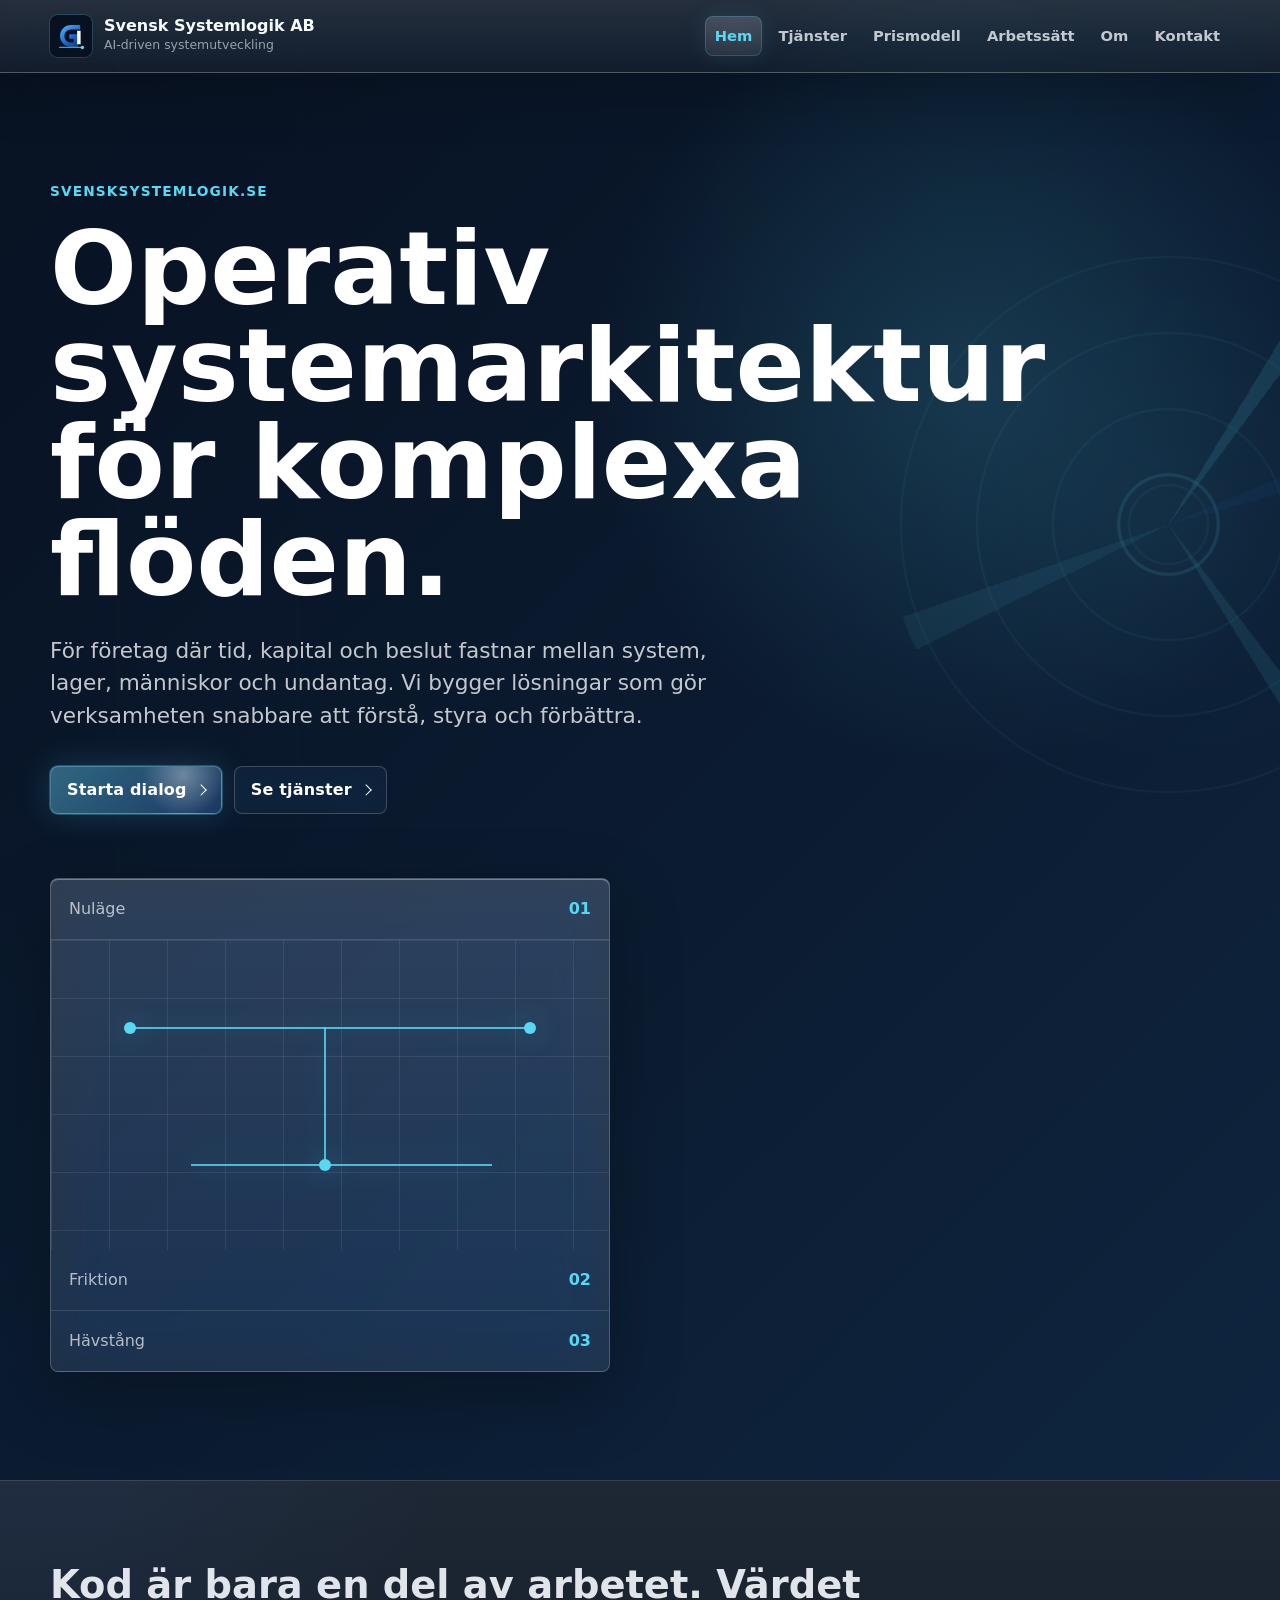
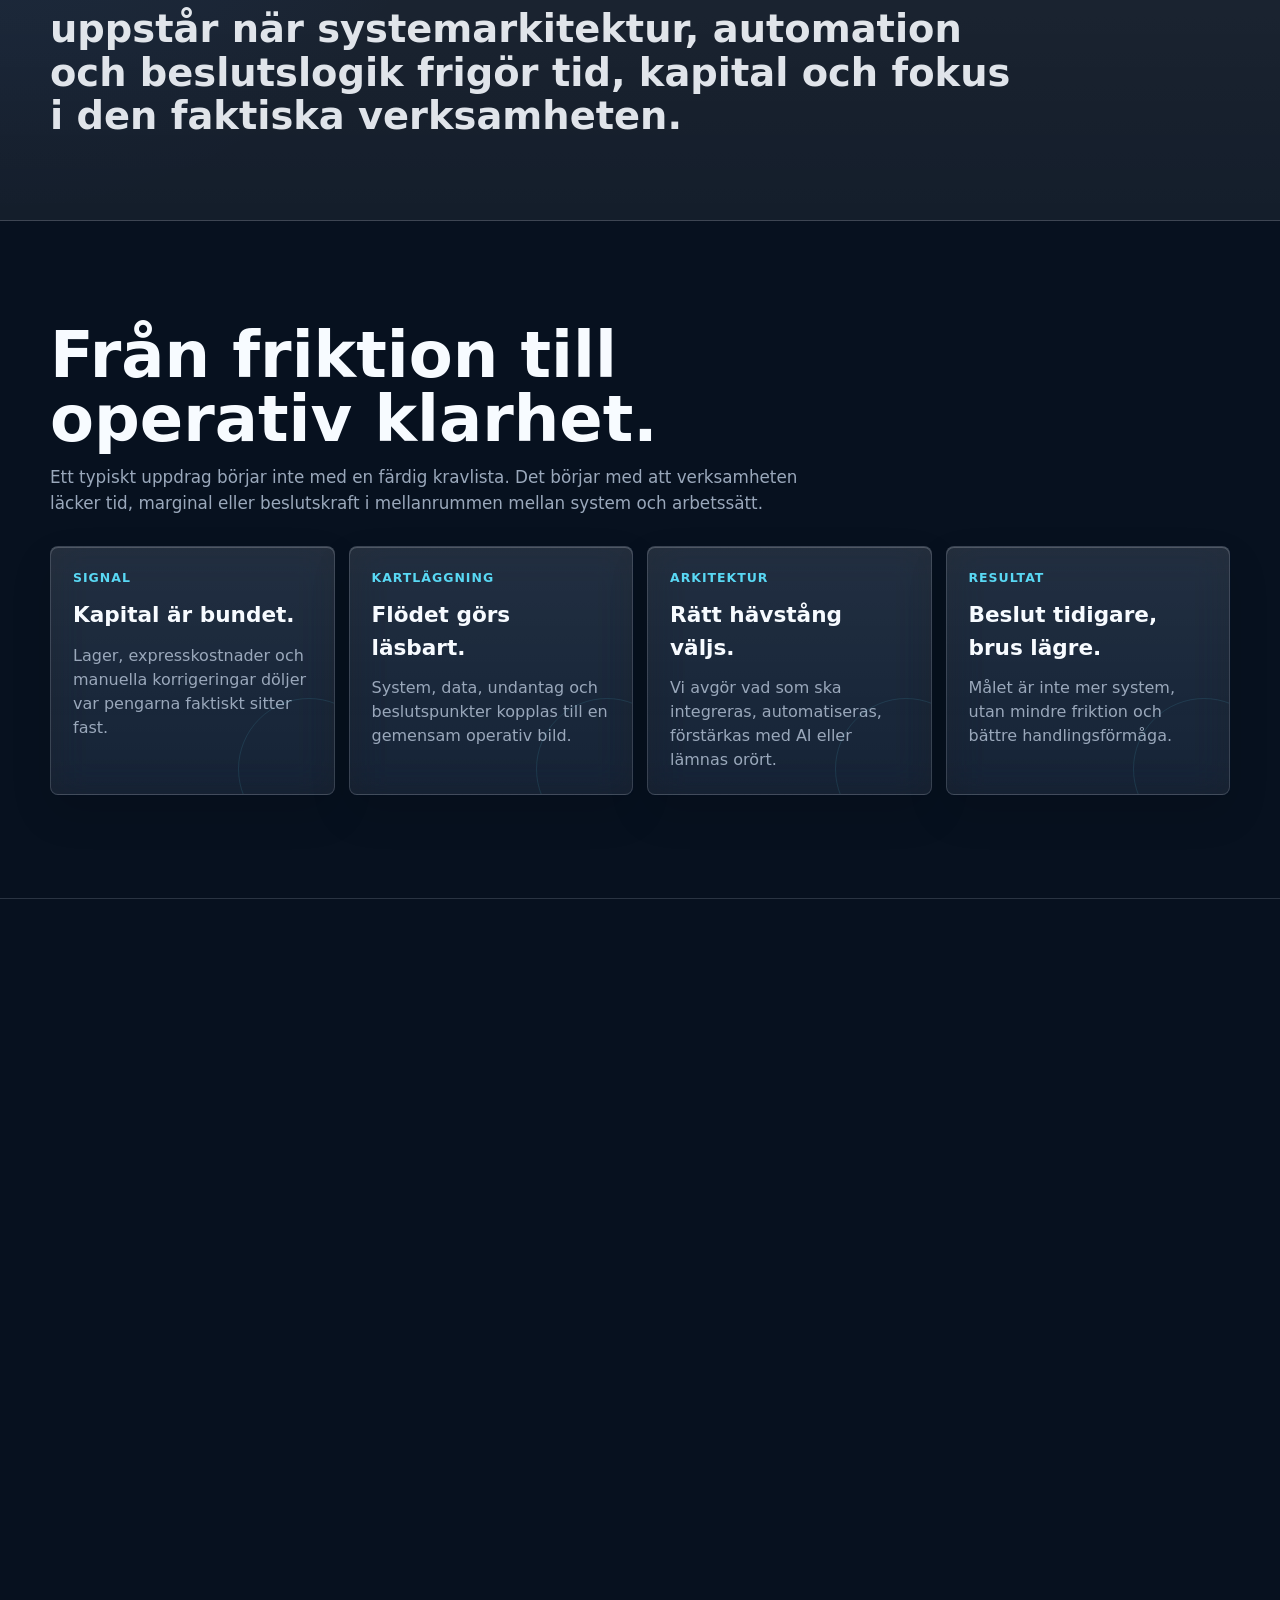
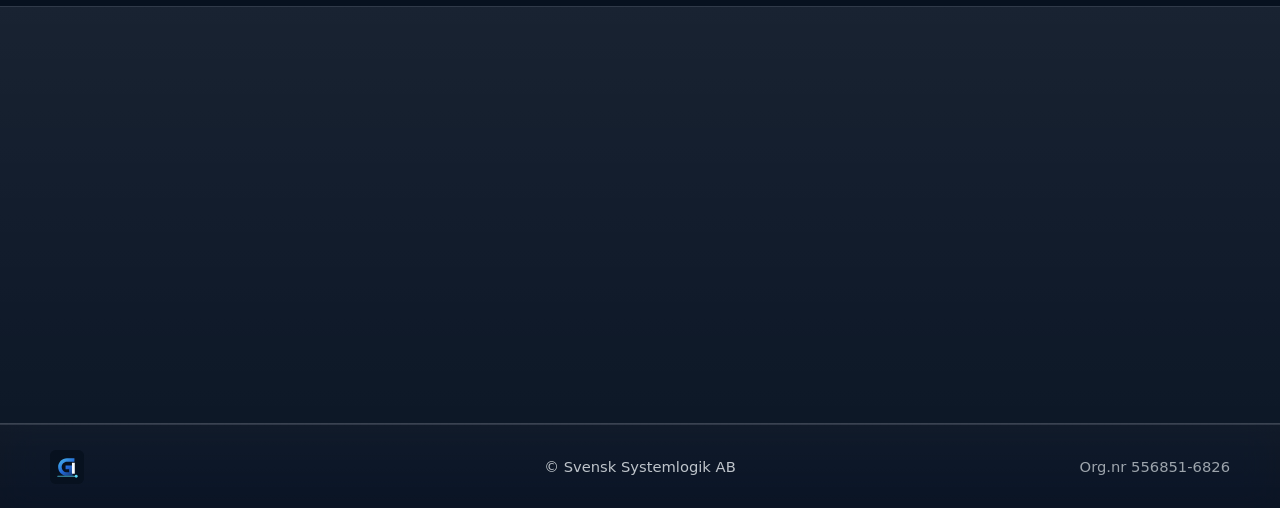
==== svensksystemlogik/index.html @ daf5c86c "Add Svensk Systemlogik preview site" ====
<!doctype html>
<html lang="sv">
  <head>
    <meta charset="utf-8" />
    <meta name="viewport" content="width=device-width, initial-scale=1" />
    <title>Svensk Systemlogik AB | Operativ systemarkitektur</title>
    <meta
      name="description"
      content="Svensk Systemlogik AB bygger operativ systemarkitektur för företag där tid, kapital och beslut fastnar i komplexa flöden."
    />
    <meta name="theme-color" content="#081323" />
    <link rel="canonical" href="https://svensksystemlogik.se/" />
    <meta property="og:title" content="Svensk Systemlogik AB" />
    <meta
      property="og:description"
      content="AI-driven systemutveckling, integrationer och automatisering för företag."
    />
    <meta property="og:url" content="https://svensksystemlogik.se/" />
    <meta property="og:type" content="website" />
    <link rel="icon" href="favicon.svg" type="image/svg+xml" />
    <link rel="manifest" href="site.webmanifest" />
    <link rel="stylesheet" href="styles.css" />
    <script type="application/ld+json">
      {
        "@context": "https://schema.org",
        "@type": "Organization",
        "name": "Svensk Systemlogik AB",
        "url": "https://svensksystemlogik.se",
        "email": "info@svensksystemlogik.se",
        "telephone": "+46701739894",
        "taxID": "556851-6826",
      "description": "Operativ systemarkitektur, integrationer och automatisering."
      }
    </script>
  </head>
  <body>
    <a class="skip-link" href="#main">Hoppa till innehåll</a>
    <header class="site-header">
      <a class="brand" href="index.html" aria-label="Svensk Systemlogik AB">
        <img class="brand-mark" src="brand-icon.svg" alt="" width="42" height="42" />
        <span class="brand-text">
          <strong>Svensk Systemlogik AB</strong>
          <small>AI-driven systemutveckling</small>
        </span>
      </a>
<nav class="nav desktop-nav" aria-label="Huvudnavigation">
        <a aria-current="page" href="index.html">Hem</a>
        <a href="tjanster.html">Tjänster</a>
        <a href="prismodell.html">Prismodell</a>
        <a href="arbetssatt.html">Arbetssätt</a>
        <a href="om.html">Om</a>
        <a href="kontakt.html">Kontakt</a>
      </nav>
      <button class="menu-button" type="button" popovertarget="mobile-menu" aria-label="Öppna meny">
        <span aria-hidden="true"></span>
        Meny
      </button>
      <nav class="menu-popover" id="mobile-menu" popover aria-label="Mobilnavigation">
        <a aria-current="page" href="index.html">Hem</a>
        <a href="tjanster.html">Tjänster</a>
        <a href="prismodell.html">Prismodell</a>
        <a href="arbetssatt.html">Arbetssätt</a>
        <a href="om.html">Om</a>
        <a href="kontakt.html">Kontakt</a>
      </nav>
    </header>

    <main id="main">
      <section class="hero">
        <div class="hero-copy">
          <p class="domain">svensksystemlogik.se</p>
          <h1>Operativ systemarkitektur för komplexa flöden.</h1>
          <p class="lead">
            För företag där tid, kapital och beslut fastnar mellan system,
            lager, människor och undantag. Vi bygger lösningar som gör
            verksamheten snabbare att förstå, styra och förbättra.
          </p>
          <div class="actions">
            <a class="button primary" href="kontakt.html">Starta dialog</a>
            <a class="button secondary" href="tjanster.html">Se tjänster</a>
          </div>
        </div>

        <aside class="signal-panel" aria-label="Systemöversikt">
          <div class="panel-row">
            <span>Nuläge</span>
            <strong>01</strong>
          </div>
          <div class="panel-map" aria-hidden="true">
            <span class="track t1"></span>
            <span class="track t2"></span>
            <span class="track t3"></span>
            <span class="dot d1"></span>
            <span class="dot d2"></span>
            <span class="dot d3"></span>
          </div>
          <div class="panel-row">
            <span>Friktion</span>
            <strong>02</strong>
          </div>
          <div class="panel-row muted">
            <span>Hävstång</span>
            <strong>03</strong>
          </div>
        </aside>
      </section>

      <section class="statement">
        <p>
          Kod är bara en del av arbetet. Värdet uppstår när systemarkitektur,
          automation och beslutslogik frigör tid, kapital och fokus i den
          faktiska verksamheten.
        </p>
      </section>

      <section class="section scenario-section">
        <div class="section-heading">
          <h2>Från friktion till operativ klarhet.</h2>
          <p>
            Ett typiskt uppdrag börjar inte med en färdig kravlista. Det börjar
            med att verksamheten läcker tid, marginal eller beslutskraft i
            mellanrummen mellan system och arbetssätt.
          </p>
        </div>
        <div class="scenario-flow" aria-label="Exempel på uppdragsflöde">
          <article>
            <span>Signal</span>
            <h3>Kapital är bundet.</h3>
            <p>Lager, expresskostnader och manuella korrigeringar döljer var pengarna faktiskt sitter fast.</p>
          </article>
          <article>
            <span>Kartläggning</span>
            <h3>Flödet görs läsbart.</h3>
            <p>System, data, undantag och beslutspunkter kopplas till en gemensam operativ bild.</p>
          </article>
          <article>
            <span>Arkitektur</span>
            <h3>Rätt hävstång väljs.</h3>
            <p>Vi avgör vad som ska integreras, automatiseras, förstärkas med AI eller lämnas orört.</p>
          </article>
          <article>
            <span>Resultat</span>
            <h3>Beslut tidigare, brus lägre.</h3>
            <p>Målet är inte mer system, utan mindre friktion och bättre handlingsförmåga.</p>
          </article>
        </div>
      </section>

      <section class="section">
        <div class="section-heading">
          <h2>När system blir operativ fördel.</h2>
          <p>
            Svensk Systemlogik AB bygger lösningar för verksamheter där
            precision, robusthet och förmåga att agera snabbare har direkt
            affärsvärde. Målet är inte att leverera fler system, utan bättre
            operativ förmåga inom tydliga juridiska, tekniska och
            säkerhetsmässiga ramar.
          </p>
        </div>
        <div class="feature-grid">
          <a class="feature-card" href="tjanster.html">
            <span>01</span>
            <h3>Tjänster</h3>
            <p>Arkitektur, integrationer, automatisering och AI-stöd där det ger operativ effekt.</p>
          </a>
          <a class="feature-card" href="prismodell.html">
            <span>02</span>
            <h3>Prismodell</h3>
            <p>Strategisk analys prissätts efter effekt, hävstång och riskreduktion.</p>
          </a>
          <a class="feature-card" href="arbetssatt.html">
            <span>03</span>
            <h3>Arbetssätt</h3>
            <p>Från nuläge och friktion till prioriterad arkitektur och genomförbar roadmap.</p>
          </a>
          <a class="feature-card" href="om.html">
            <span>04</span>
            <h3>Om bolaget</h3>
            <p>Seniort tekniskt arbete med ansvar för laglighet, säkerhet och långsiktig ägbarhet.</p>
          </a>
        </div>
      </section>

      <section class="contact-band">
        <div>
          <h2>Har ni ett flöde som kostar mer än det syns?</h2>
          <p>Beskriv nuläget, friktionen och den önskade effekten. Första steget är att avgöra var tekniken faktiskt kan skapa hävstång.</p>
        </div>
        <a class="button primary" href="kontakt.html">Kontakt</a>
      </section>
    </main>

    <footer class="footer">
      <a class="footer-icon" href="index.html" aria-label="Svensk Systemlogik AB">
        <img src="brand-icon.svg" alt="" width="34" height="34" />
      </a>
      <span class="footer-company">© Svensk Systemlogik AB</span>
      <span class="footer-org">Org.nr 556851-6826</span>
    </footer>
    <script src="analytics-config.js"></script>
    <script src="analytics.js" defer></script>
    <script src="cursor.js" defer></script>
  </body>
</html>
---- svensksystemlogik/styles.css ----
@view-transition {
  navigation: auto;
}

@property --glow-alpha {
  syntax: "<number>";
  inherits: false;
  initial-value: 0.16;
}

:root {
  color-scheme: dark;
  --ink: #f7fbff;
  --navy: #081323;
  --navy-2: #0e223a;
  --blue: #2268d8;
  --cyan: #59d8f4;
  --paper: #07111f;
  --white: #ffffff;
  --muted: #9aa8bb;
  --line: rgba(226, 235, 247, 0.16);
  --line-dark: rgba(255, 255, 255, 0.13);
  --radius: 8px;
  --glass: rgba(255, 255, 255, 0.07);
  --glass-line: rgba(255, 255, 255, 0.2);
  --glass-highlight: rgba(255, 255, 255, 0.34);
  --shadow: 0 24px 70px rgba(0, 0, 0, 0.26);
  --button-glow: 0 0 0 1px rgba(89, 216, 244, 0.28), 0 0 34px rgba(89, 216, 244, 0.18);
  --max: 1180px;
  accent-color: var(--blue);
}

* {
  box-sizing: border-box;
}

html {
  scroll-behavior: smooth;
}

body {
  margin: 0;
  background:
    radial-gradient(circle at 86% 8%, rgba(89, 216, 244, 0.11), transparent 26rem),
    radial-gradient(circle at 0% 36%, rgba(34, 104, 216, 0.12), transparent 30rem),
    var(--paper);
  color: var(--ink);
  font-family:
    Inter, ui-sans-serif, system-ui, -apple-system, BlinkMacSystemFont, "Segoe UI",
    sans-serif;
  line-height: 1.5;
}

body.has-cursor-trail {
  cursor: none;
}

body::before {
  position: fixed;
  inset: 0;
  z-index: -1;
  pointer-events: none;
  content: "";
  background:
    linear-gradient(90deg, transparent 0 9%, rgba(89, 216, 244, 0.055) 9.2%, transparent 9.5% 23%, rgba(89, 216, 244, 0.045) 23.2%, transparent 23.45%),
    linear-gradient(180deg, transparent 0 17%, rgba(89, 216, 244, 0.04) 17.15%, transparent 17.35% 62%, rgba(89, 216, 244, 0.035) 62.15%, transparent 62.35%),
    radial-gradient(circle at 72% 18%, rgba(89, 216, 244, 0.1), transparent 15rem);
  opacity: 0.78;
}

::selection {
  background: color-mix(in srgb, var(--cyan), transparent 68%);
}

a {
  color: inherit;
  text-decoration: none;
}

.skip-link {
  position: fixed;
  left: 18px;
  top: 12px;
  z-index: 100;
  transform: translateY(-140%);
  border-radius: var(--radius);
  background: var(--cyan);
  color: #03111e;
  padding: 10px 14px;
  font-weight: 800;
  transition: transform 160ms ease;
}

.skip-link:focus {
  transform: translateY(0);
}

.visually-hidden {
  position: absolute;
  width: 1px;
  height: 1px;
  overflow: hidden;
  clip: rect(0 0 0 0);
  white-space: nowrap;
  clip-path: inset(50%);
}

.site-header {
  position: sticky;
  top: 0;
  z-index: 20;
  display: flex;
  align-items: center;
  justify-content: space-between;
  gap: 22px;
  padding: 15px max(18px, calc((100vw - var(--max)) / 2));
  background:
    linear-gradient(180deg, rgba(255, 255, 255, 0.13), rgba(255, 255, 255, 0.055)),
    rgba(7, 17, 31, 0.56);
  border-bottom: 1px solid var(--glass-line);
  box-shadow: 0 18px 55px rgba(0, 0, 0, 0.18);
  backdrop-filter: blur(22px) saturate(155%);
  -webkit-backdrop-filter: blur(22px) saturate(155%);
  view-transition-name: site-header;
}

.brand {
  display: inline-flex;
  align-items: center;
  gap: 12px;
  min-width: 220px;
}

.brand-mark {
  width: 42px;
  height: 42px;
  flex: 0 0 42px;
  border-radius: var(--radius);
  box-shadow: 0 0 0 1px rgba(89, 216, 244, 0.18);
}

.brand-text strong,
.brand-text small {
  display: block;
}

.brand-text strong {
  line-height: 1.1;
}

.brand-text small {
  margin-top: 2px;
  color: rgba(247, 251, 255, 0.58);
  font-size: 0.78rem;
}

.nav,
.menu-popover {
  display: flex;
  flex-wrap: wrap;
  gap: 6px;
  color: rgba(247, 251, 255, 0.76);
  font-size: 0.92rem;
  font-weight: 680;
}

.desktop-nav {
  justify-content: flex-end;
}

.nav a,
.menu-popover a {
  border-radius: var(--radius);
  padding: 9px 10px;
}

.nav a:hover,
.nav a[aria-current="page"],
.menu-popover a:hover,
.menu-popover a[aria-current="page"] {
  background:
    linear-gradient(180deg, rgba(255, 255, 255, 0.16), rgba(255, 255, 255, 0.065));
  color: var(--cyan);
  box-shadow:
    inset 0 0 0 1px rgba(89, 216, 244, 0.22),
    0 0 22px rgba(89, 216, 244, 0.12);
  backdrop-filter: blur(14px) saturate(150%);
  -webkit-backdrop-filter: blur(14px) saturate(150%);
}

.menu-button {
  display: none;
  min-height: 42px;
  align-items: center;
  gap: 9px;
  border: 1px solid var(--line);
  border-radius: var(--radius);
  background:
    linear-gradient(180deg, rgba(255, 255, 255, 0.14), rgba(255, 255, 255, 0.06));
  color: var(--white);
  padding: 0 12px;
  font: inherit;
  font-weight: 780;
  box-shadow: 0 0 22px rgba(89, 216, 244, 0.08);
  backdrop-filter: blur(14px) saturate(150%);
  -webkit-backdrop-filter: blur(14px) saturate(150%);
}

.menu-button span,
.menu-button span::before,
.menu-button span::after {
  display: block;
  width: 17px;
  height: 2px;
  border-radius: 999px;
  background: currentColor;
}

.menu-button span {
  position: relative;
}

.menu-button span::before,
.menu-button span::after {
  content: "";
  position: absolute;
  left: 0;
}

.menu-button span::before {
  top: -6px;
}

.menu-button span::after {
  top: 6px;
}

.menu-popover {
  inset: 72px 18px auto auto;
  width: min(320px, calc(100vw - 36px));
  margin: 0;
  border: 1px solid var(--line);
  border-radius: var(--radius);
  background:
    linear-gradient(180deg, rgba(255, 255, 255, 0.14), rgba(255, 255, 255, 0.065)),
    rgba(7, 17, 31, 0.78);
  box-shadow: var(--shadow);
  padding: 10px;
  opacity: 0;
  transform: translateY(-8px);
  backdrop-filter: blur(24px) saturate(160%);
  -webkit-backdrop-filter: blur(24px) saturate(160%);
  transition:
    opacity 160ms ease,
    transform 160ms ease,
    overlay 160ms ease allow-discrete,
    display 160ms ease allow-discrete;
}

.menu-popover:not(:popover-open) {
  display: none;
}

.menu-popover:popover-open {
  display: grid;
  opacity: 1;
  transform: translateY(0);
}

.menu-popover::backdrop {
  background: color-mix(in srgb, var(--navy), transparent 72%);
  backdrop-filter: blur(2px);
}

.hero,
.page-hero,
.section,
.statement,
.contact-band,
.footer {
  padding-inline: max(18px, calc((100vw - var(--max)) / 2));
}

.hero {
  position: relative;
  display: grid;
  gap: clamp(28px, 5vw, 68px);
  grid-template-columns: 1fr;
  align-items: center;
  min-height: calc(100svh - 73px);
  padding-block: clamp(56px, 9vw, 108px);
  background:
    linear-gradient(120deg, rgba(89, 216, 244, 0.08) 1px, transparent 1px) right 12% top 10% / 340px 340px no-repeat,
    radial-gradient(circle at 76% 22%, rgb(89 216 244 / var(--glow-alpha)), transparent 24rem),
    linear-gradient(135deg, rgba(8, 19, 35, 0.96) 0%, rgba(12, 29, 51, 0.94) 58%, rgba(16, 39, 66, 0.92) 100%);
  color: var(--white);
  view-transition-name: hero;
  overflow: hidden;
}

.hero::before,
.page-hero::before,
.contact-band::before {
  position: absolute;
  z-index: 0;
  width: clamp(360px, 44vw, 680px);
  aspect-ratio: 1;
  content: "";
  border-radius: 50%;
  background:
    radial-gradient(circle, transparent 0 12%, rgba(89, 216, 244, 0.34) 12.2% 12.8%, transparent 13% 24%),
    conic-gradient(from 18deg, transparent 0 7%, rgba(89, 216, 244, 0.34) 7% 8.5%, transparent 8.5% 17%, rgba(34, 104, 216, 0.2) 17% 19%, transparent 19% 38%, rgba(89, 216, 244, 0.28) 38% 39.5%, transparent 39.5% 66%, rgba(89, 216, 244, 0.2) 66% 68%, transparent 68% 100%),
    repeating-radial-gradient(circle, transparent 0 38px, rgba(89, 216, 244, 0.16) 39px 40px, transparent 41px 76px),
    radial-gradient(circle, rgba(89, 216, 244, 0.1), transparent 68%);
  filter: blur(0.1px);
  opacity: 0.36;
  pointer-events: none;
  transform: rotate(-12deg);
}

.hero::before {
  right: max(-180px, calc((100vw - var(--max)) / 2 - 220px));
  top: clamp(70px, 14vw, 170px);
}

.hero > *,
.page-hero > *,
.contact-band > * {
  position: relative;
  z-index: 1;
}

.hero-copy {
  min-width: 0;
  max-width: 760px;
}

.domain {
  margin: 0 0 18px;
  color: var(--cyan);
  font-size: 0.86rem;
  font-weight: 760;
  letter-spacing: 0.08em;
  text-transform: uppercase;
}

h1,
h2,
h3,
p {
  margin: 0;
}

h1 {
  max-width: 13ch;
  font-size: clamp(2.85rem, 8vw, 6.4rem);
  line-height: 0.95;
  letter-spacing: 0;
}

.lead {
  max-width: 690px;
  margin-top: 26px;
  color: rgba(255, 255, 255, 0.76);
  font-size: clamp(1.12rem, 2vw, 1.35rem);
}

.actions {
  display: flex;
  flex-wrap: wrap;
  gap: 12px;
  margin-top: 34px;
}

.button {
  position: relative;
  display: inline-flex;
  min-height: 48px;
  align-items: center;
  justify-content: center;
  border-radius: var(--radius);
  padding: 0 16px;
  font-weight: 760;
  letter-spacing: 0.01em;
  overflow: hidden;
  isolation: isolate;
}

.button::after {
  width: 0.45em;
  height: 0.45em;
  margin-left: 10px;
  border-top: 1.5px solid currentColor;
  border-right: 1.5px solid currentColor;
  content: "";
  transform: rotate(45deg);
  transition: transform 180ms ease;
}

.button:hover::after {
  transform: translateX(2px) rotate(45deg);
}

.button.primary {
  border: 1px solid rgba(141, 234, 255, 0.34);
  background:
    radial-gradient(circle at 78% 18%, rgba(255, 255, 255, 0.34), transparent 30%),
    linear-gradient(135deg, rgba(89, 216, 244, 0.34), rgba(34, 104, 216, 0.2)),
    rgba(255, 255, 255, 0.09);
  color: var(--white);
  box-shadow: var(--button-glow);
  backdrop-filter: blur(18px) saturate(170%);
  -webkit-backdrop-filter: blur(18px) saturate(170%);
  transition:
    background 160ms ease,
    box-shadow 160ms ease,
    transform 160ms ease;
}

.button.primary:hover {
  background:
    radial-gradient(circle at 78% 18%, rgba(255, 255, 255, 0.42), transparent 32%),
    linear-gradient(135deg, rgba(89, 216, 244, 0.42), rgba(34, 104, 216, 0.28)),
    rgba(255, 255, 255, 0.12);
  box-shadow: 0 0 0 1px rgba(141, 234, 255, 0.42), 0 0 46px rgba(89, 216, 244, 0.34);
  transform: translateY(-1px);
}

.button.secondary {
  border: 1px solid rgba(255, 255, 255, 0.2);
  background: rgba(255, 255, 255, 0.035);
  color: var(--white);
  backdrop-filter: blur(14px) saturate(145%);
  -webkit-backdrop-filter: blur(14px) saturate(145%);
}

.button.secondary:hover {
  border-color: rgba(89, 216, 244, 0.5);
  box-shadow: 0 0 26px rgba(89, 216, 244, 0.14);
}

.signal-panel {
  width: min(100%, 480px);
  justify-self: start;
  overflow: hidden;
  border: 1px solid var(--glass-line);
  border-radius: var(--radius);
  background:
    linear-gradient(180deg, rgba(255, 255, 255, 0.13), rgba(255, 255, 255, 0.055)),
    rgba(255, 255, 255, 0.045);
  box-shadow:
    inset 0 1px 0 var(--glass-highlight),
    var(--shadow);
  backdrop-filter: blur(24px) saturate(165%);
  -webkit-backdrop-filter: blur(24px) saturate(165%);
  container-type: inline-size;
}

.panel-row {
  display: flex;
  align-items: center;
  justify-content: space-between;
  padding: 18px;
  border-bottom: 1px solid var(--line-dark);
}

.panel-row span {
  color: rgba(255, 255, 255, 0.68);
}

.panel-row strong {
  color: var(--cyan);
}

.panel-row.muted {
  border-bottom: 0;
}

.panel-map {
  position: relative;
  height: 310px;
  background:
    linear-gradient(rgba(255, 255, 255, 0.08) 1px, transparent 1px),
    linear-gradient(90deg, rgba(255, 255, 255, 0.08) 1px, transparent 1px);
  background-size: 58px 58px;
}

.track,
.dot {
  position: absolute;
  display: block;
  background: var(--cyan);
  box-shadow: 0 0 28px rgba(89, 216, 244, 0.42);
}

.track {
  height: 2px;
  opacity: 0.82;
}

.t1 {
  top: 28%;
  left: 14%;
  width: 72%;
}

.t2 {
  top: 28%;
  left: 49%;
  width: 2px;
  height: 45%;
}

.t3 {
  bottom: 27%;
  left: 25%;
  width: 54%;
}

.dot {
  width: 12px;
  height: 12px;
  border-radius: 50%;
}

.d1 {
  top: calc(28% - 5px);
  left: 13%;
}

.d2 {
  top: calc(28% - 5px);
  right: 13%;
}

.d3 {
  bottom: calc(27% - 5px);
  left: 48%;
}

.statement {
  padding-block: clamp(46px, 7vw, 82px);
  background:
    linear-gradient(180deg, rgba(255, 255, 255, 0.07), rgba(255, 255, 255, 0.032)),
    rgba(255, 255, 255, 0.025);
  border-block: 1px solid var(--line);
  content-visibility: auto;
  contain-intrinsic-size: auto 260px;
}

.statement p {
  max-width: 980px;
  color: rgba(247, 251, 255, 0.9);
  font-size: clamp(1.45rem, 3vw, 3rem);
  font-weight: 740;
  line-height: 1.14;
}

.section {
  padding-block: clamp(58px, 8vw, 104px);
  container-type: inline-size;
  content-visibility: auto;
  contain-intrinsic-size: auto 640px;
}

.section-heading {
  display: grid;
  gap: 14px;
  max-width: 760px;
  margin-bottom: 30px;
}

h2 {
  font-size: clamp(2rem, 5vw, 4.5rem);
  line-height: 1;
  letter-spacing: 0;
}

.section-heading p,
.page-hero p,
.split-copy p,
.feature-card p,
.text-block p,
.legal p,
.legal li {
  color: var(--muted);
  font-size: 1.05rem;
}

.feature-grid {
  display: grid;
  gap: 14px;
}

.scenario-section {
  border-bottom: 1px solid var(--line);
}

.scenario-flow {
  display: grid;
  gap: 14px;
}

.scenario-flow article {
  position: relative;
  display: grid;
  gap: 12px;
  min-height: 230px;
  align-content: start;
  border: 1px solid var(--line);
  border-radius: var(--radius);
  background:
    linear-gradient(180deg, rgba(255, 255, 255, 0.095), rgba(255, 255, 255, 0.04)),
    rgba(255, 255, 255, 0.035);
  box-shadow:
    inset 0 1px 0 rgba(255, 255, 255, 0.2),
    0 18px 42px rgba(0, 0, 0, 0.12);
  overflow: hidden;
  padding: 22px;
  backdrop-filter: blur(18px) saturate(150%);
  -webkit-backdrop-filter: blur(18px) saturate(150%);
}

.scenario-flow article::after {
  position: absolute;
  right: -46px;
  bottom: -46px;
  width: 140px;
  aspect-ratio: 1;
  border: 1px solid rgba(89, 216, 244, 0.2);
  border-radius: 50%;
  content: "";
  opacity: 0.56;
}

.scenario-flow span {
  color: var(--cyan);
  font-size: 0.78rem;
  font-weight: 820;
  letter-spacing: 0.08em;
  text-transform: uppercase;
}

.scenario-flow h3 {
  font-size: 1.35rem;
}

.scenario-flow p {
  color: var(--muted);
}

.feature-card {
  display: grid;
  gap: 14px;
  min-height: 230px;
  align-content: start;
  border: 1px solid var(--line);
  border-radius: var(--radius);
  padding: 22px;
  background:
    linear-gradient(180deg, rgba(255, 255, 255, 0.1), rgba(255, 255, 255, 0.045)),
    rgba(255, 255, 255, 0.04);
  box-shadow:
    inset 0 1px 0 rgba(255, 255, 255, 0.22),
    0 18px 46px rgba(0, 0, 0, 0.12);
  backdrop-filter: blur(18px) saturate(150%);
  -webkit-backdrop-filter: blur(18px) saturate(150%);
  transition:
    border-color 180ms ease,
    box-shadow 180ms ease,
    transform 180ms ease;
}

.feature-card:hover {
  border-color: rgba(89, 216, 244, 0.34);
  box-shadow:
    inset 0 1px 0 rgba(255, 255, 255, 0.28),
    0 22px 60px rgba(0, 0, 0, 0.18),
    0 0 34px rgba(89, 216, 244, 0.12);
  transform: translateY(-2px);
}

.feature-card span,
.list-row span {
  color: var(--cyan);
  font-size: 0.84rem;
  font-weight: 830;
}

.feature-card h3 {
  font-size: 1.35rem;
}

.contact-band {
  position: relative;
  display: grid;
  gap: 24px;
  align-items: center;
  padding-block: clamp(46px, 7vw, 82px);
  background:
    linear-gradient(180deg, rgba(255, 255, 255, 0.075), rgba(255, 255, 255, 0.028)),
    rgba(8, 19, 35, 0.72);
  border-block: 1px solid var(--line);
  color: var(--white);
  content-visibility: auto;
  contain-intrinsic-size: auto 260px;
  overflow: hidden;
}

.contact-band::before {
  right: max(-220px, calc((100vw - var(--max)) / 2 - 260px));
  top: 50%;
  transform: translateY(-50%) rotate(10deg);
  opacity: 0.24;
}

.contact-band p {
  max-width: 620px;
  margin-top: 12px;
  color: rgba(255, 255, 255, 0.68);
}

.page-hero {
  position: relative;
  padding-block: clamp(54px, 8vw, 94px);
  background:
    radial-gradient(circle at 80% 0%, rgba(89, 216, 244, 0.18), transparent 24rem),
    linear-gradient(180deg, rgba(255, 255, 255, 0.065), rgba(255, 255, 255, 0.025)),
    rgba(8, 19, 35, 0.82);
  color: var(--white);
  overflow: hidden;
}

.page-hero::before {
  right: max(-190px, calc((100vw - var(--max)) / 2 - 230px));
  top: 50%;
  transform: translateY(-50%) rotate(-8deg);
  opacity: 0.28;
}

.page-hero h1 {
  max-width: 12ch;
  font-size: clamp(2.8rem, 8vw, 6rem);
}

.page-hero p {
  max-width: 720px;
  margin-top: 22px;
  color: rgba(255, 255, 255, 0.72);
}

.list {
  display: grid;
  border-top: 1px solid var(--line);
}

.list-row {
  display: grid;
  gap: 10px;
  padding: 24px 0;
  border-bottom: 1px solid var(--line);
}

.list-row h2,
.list-row h3 {
  font-size: clamp(1.35rem, 3vw, 2.2rem);
}

.list-row p {
  color: var(--muted);
}

.split {
  display: grid;
  gap: 34px;
}

.split-copy {
  display: grid;
  gap: 18px;
}

.text-block {
  display: grid;
  gap: 18px;
  max-width: 780px;
}

.contact-list {
  display: grid;
  gap: 10px;
  margin-top: 28px;
  font-style: normal;
}

.contact-list a {
  display: grid;
  gap: 3px;
  overflow-wrap: anywhere;
  border-top: 1px solid rgba(255, 255, 255, 0.12);
  color: rgba(247, 251, 255, 0.72);
  font-size: clamp(0.98rem, 1.4vw, 1.1rem);
  font-weight: 650;
  padding-top: 12px;
}

.contact-list a:hover {
  color: rgba(247, 251, 255, 0.92);
}

.contact-list span {
  color: rgba(247, 251, 255, 0.42);
  font-size: 0.78rem;
  font-weight: 780;
  letter-spacing: 0.08em;
  text-transform: uppercase;
}

.contact-layout {
  display: grid;
  gap: 34px;
}

.contact-aside {
  position: relative;
  align-content: start;
  min-height: 620px;
  overflow: hidden;
}

.contact-aside::after {
  position: absolute;
  left: 42%;
  top: 44%;
  z-index: -1;
  width: clamp(300px, 38vw, 560px);
  aspect-ratio: 1;
  content: "";
  border-radius: 50%;
  background:
    radial-gradient(circle, transparent 0 13%, rgba(89, 216, 244, 0.18) 13.2% 13.8%, transparent 14% 26%),
    conic-gradient(from 24deg, transparent 0 10%, rgba(89, 216, 244, 0.18) 10% 11.5%, transparent 11.5% 32%, rgba(89, 216, 244, 0.12) 32% 34%, transparent 34% 68%, rgba(89, 216, 244, 0.14) 68% 69%, transparent 69% 100%),
    repeating-radial-gradient(circle, transparent 0 42px, rgba(89, 216, 244, 0.09) 43px 44px, transparent 45px 82px);
  opacity: 0.42;
  transform: translate(-50%, -50%) rotate(-10deg);
  pointer-events: none;
}

.contact-form {
  display: grid;
  gap: 18px;
  border: 1px solid rgba(89, 216, 244, 0.24);
  border-radius: var(--radius);
  background:
    radial-gradient(circle at 86% 0%, rgba(89, 216, 244, 0.16), transparent 30%),
    linear-gradient(180deg, rgba(255, 255, 255, 0.12), rgba(255, 255, 255, 0.052)),
    rgba(255, 255, 255, 0.045);
  box-shadow:
    inset 0 1px 0 rgba(255, 255, 255, 0.24),
    var(--shadow);
  padding: clamp(22px, 4vw, 34px);
  backdrop-filter: blur(24px) saturate(165%);
  -webkit-backdrop-filter: blur(24px) saturate(165%);
}

.form-grid {
  display: grid;
  gap: 14px;
}

.contact-form label {
  display: grid;
  gap: 8px;
}

.contact-form label > span {
  color: rgba(247, 251, 255, 0.72);
  font-size: 0.9rem;
  font-weight: 720;
}

.contact-form input,
.contact-form textarea,
.contact-form select {
  width: 100%;
  border: 1px solid rgba(255, 255, 255, 0.16);
  border-radius: var(--radius);
  background: rgba(7, 17, 31, 0.42);
  color: var(--white);
  font: inherit;
  padding: 13px 14px;
  outline: none;
  transition:
    border-color 160ms ease,
    box-shadow 160ms ease,
    background 160ms ease;
}

.contact-form textarea {
  resize: vertical;
  min-height: 160px;
}

.contact-form input:focus,
.contact-form textarea:focus,
.contact-form select:focus {
  border-color: rgba(89, 216, 244, 0.62);
  background: rgba(7, 17, 31, 0.58);
  box-shadow: 0 0 0 3px rgba(89, 216, 244, 0.14);
}

.contact-form input::placeholder,
.contact-form textarea::placeholder {
  color: rgba(247, 251, 255, 0.42);
}

.checkbox-label {
  grid-template-columns: auto 1fr;
  align-items: start;
  gap: 12px;
}

.checkbox-label input {
  width: 18px;
  height: 18px;
  margin-top: 3px;
}

.checkbox-label span {
  color: rgba(247, 251, 255, 0.68);
}

.form-note {
  color: var(--muted);
  font-size: 0.94rem;
}

.form-status {
  min-height: 1.4em;
  color: rgba(247, 251, 255, 0.72);
  font-size: 0.94rem;
}

.form-status[data-state="success"] {
  color: var(--cyan);
}

.form-status[data-state="error"] {
  color: #ff9a9a;
}

.contact-form button:disabled {
  cursor: progress;
  opacity: 0.68;
}

.pricing-card {
  display: grid;
  gap: 18px;
  align-content: start;
  border: 1px solid rgba(89, 216, 244, 0.3);
  border-radius: var(--radius);
  background:
    radial-gradient(circle at 82% 12%, rgba(89, 216, 244, 0.18), transparent 34%),
    linear-gradient(180deg, rgba(255, 255, 255, 0.12), rgba(255, 255, 255, 0.052)),
    rgba(255, 255, 255, 0.045);
  box-shadow:
    inset 0 1px 0 rgba(255, 255, 255, 0.24),
    var(--shadow);
  backdrop-filter: blur(24px) saturate(165%);
  -webkit-backdrop-filter: blur(24px) saturate(165%);
  padding: clamp(24px, 4vw, 38px);
}

.pricing-label {
  color: var(--cyan);
  font-size: 0.84rem;
  font-weight: 820;
  letter-spacing: 0.1em;
  text-transform: uppercase;
}

.pricing-card h2 {
  font-size: clamp(2rem, 4vw, 3.4rem);
}

.pricing-card p:not(.pricing-label) {
  color: rgba(247, 251, 255, 0.7);
}

.price {
  border-top: 1px solid var(--line);
  padding-top: 20px;
  color: var(--white);
  font-size: clamp(1.9rem, 4.5vw, 3.5rem);
  font-weight: 820;
  line-height: 1;
  letter-spacing: 0;
}

.pricing-meta {
  display: grid;
  gap: 10px;
  margin: 0;
  padding: 0;
  list-style: none;
}

.pricing-meta li {
  border-top: 1px solid rgba(255, 255, 255, 0.12);
  color: rgba(247, 251, 255, 0.72);
  padding-top: 10px;
}

.upload-note {
  display: grid;
  gap: 18px;
  max-width: 880px;
  border: 1px solid var(--line);
  border-radius: var(--radius);
  background:
    linear-gradient(135deg, color-mix(in srgb, var(--cyan), transparent 90%), transparent 48%),
    linear-gradient(180deg, rgba(255, 255, 255, 0.1), rgba(255, 255, 255, 0.045)),
    rgba(255, 255, 255, 0.04);
  backdrop-filter: blur(18px) saturate(150%);
  -webkit-backdrop-filter: blur(18px) saturate(150%);
  padding: clamp(22px, 4vw, 34px);
}

.upload-note h2 {
  margin-bottom: 14px;
  font-size: clamp(1.8rem, 4vw, 3.2rem);
}

.upload-note p {
  color: var(--muted);
}

.legal {
  display: grid;
  gap: 22px;
  max-width: 840px;
}

.legal ul {
  margin: 0;
  padding-left: 1.2rem;
}

.faq {
  display: grid;
  gap: 10px;
  margin-top: 32px;
}

.faq details {
  border: 1px solid var(--line);
  border-radius: var(--radius);
  background:
    linear-gradient(180deg, rgba(255, 255, 255, 0.095), rgba(255, 255, 255, 0.04)),
    rgba(255, 255, 255, 0.04);
  padding: 16px 18px;
  backdrop-filter: blur(16px) saturate(150%);
  -webkit-backdrop-filter: blur(16px) saturate(150%);
}

.faq summary {
  cursor: pointer;
  font-weight: 790;
}

.faq details p {
  margin-top: 10px;
  color: var(--muted);
}

@container (max-width: 420px) {
  .panel-row {
    padding: 15px;
  }

  .panel-map {
    height: 230px;
  }
}

.footer {
  position: relative;
  display: grid;
  grid-template-columns: 1fr auto 1fr;
  align-items: center;
  gap: 18px;
  min-height: 84px;
  padding-block: 24px;
  border-top: 1px solid var(--line);
  background:
    linear-gradient(180deg, rgba(255, 255, 255, 0.045), rgba(255, 255, 255, 0.018)),
    rgba(7, 17, 31, 0.58);
  color: rgba(247, 251, 255, 0.62);
  font-size: 0.92rem;
  backdrop-filter: blur(18px) saturate(140%);
  -webkit-backdrop-filter: blur(18px) saturate(140%);
}

.footer-icon {
  display: inline-flex;
  width: 34px;
  height: 34px;
  justify-self: start;
}

.footer-icon img {
  display: block;
  width: 34px;
  height: 34px;
}

.footer-company {
  position: absolute;
  left: 50%;
  justify-self: center;
  color: rgba(247, 251, 255, 0.76);
  text-align: center;
  transform: translateX(-50%);
  white-space: nowrap;
}

.footer-org {
  grid-column: 3;
  justify-self: end;
}

.cursor-trail {
  position: fixed;
  left: 0;
  top: 0;
  z-index: 999;
  width: 30px;
  height: 30px;
  border: 1px solid rgba(89, 216, 244, 0.38);
  border-radius: 50%;
  background:
    radial-gradient(circle, rgba(89, 216, 244, 0.22), rgba(89, 216, 244, 0.05) 48%, transparent 70%);
  box-shadow: 0 0 28px rgba(89, 216, 244, 0.2);
  opacity: 0;
  pointer-events: none;
  transform: translate3d(-50px, -50px, 0);
  transition:
    opacity 180ms ease,
    width 180ms ease,
    height 180ms ease,
    border-color 180ms ease;
}

.cursor-trail.is-visible {
  opacity: 1;
}

.cursor-trail.is-active {
  width: 46px;
  height: 46px;
  border-color: rgba(89, 216, 244, 0.62);
  background:
    radial-gradient(circle, rgba(89, 216, 244, 0.28), rgba(89, 216, 244, 0.08) 48%, transparent 72%);
}

@media (min-width: 760px) {
  .signal-panel {
    width: min(100%, 560px);
  }

  .feature-grid,
  .scenario-flow {
    grid-template-columns: repeat(4, minmax(0, 1fr));
  }

  .contact-band,
  .split,
  .contact-layout {
    grid-template-columns: minmax(0, 0.95fr) minmax(300px, 0.65fr);
  }

  .form-grid {
    grid-template-columns: repeat(2, minmax(0, 1fr));
  }

  .contact-band .button {
    justify-self: end;
  }

  .list-row {
    grid-template-columns: 78px minmax(220px, 0.55fr) minmax(280px, 1fr);
    align-items: baseline;
    gap: 26px;
  }

  .split .list-row {
    grid-template-columns: 52px minmax(0, 1fr);
  }

  .split .list-row p {
    grid-column: 2;
  }
}

@media (min-width: 1500px) {
  .hero {
    grid-template-columns: minmax(0, 0.96fr) minmax(380px, 0.54fr);
  }

  .hero h1 {
    max-width: 10.7ch;
    font-size: clamp(4rem, 5.7vw, 6.2rem);
  }

  .hero-copy {
    max-width: 820px;
  }

  .signal-panel {
    width: min(100%, 460px);
    justify-self: end;
  }
}

@media (max-width: 759px) {
  .site-header {
    align-items: center;
  }

  .brand {
    min-width: 0;
  }

  .desktop-nav {
    display: none;
  }

  .menu-button {
    display: inline-flex;
  }

  .hero {
    min-height: auto;
    padding-top: 54px;
  }

  .button {
    width: 100%;
  }

  .panel-map {
    height: 250px;
  }
}

@media (max-width: 560px) {
  .footer {
    grid-template-columns: 34px 1fr;
  }

  .footer-company {
    justify-self: start;
  }

  .footer-org {
    grid-column: 2;
    justify-self: start;
  }
}

@media (prefers-reduced-motion: reduce) {
  *,
  *::before,
  *::after {
    scroll-behavior: auto !important;
    transition-duration: 0.01ms !important;
    animation-duration: 0.01ms !important;
    animation-iteration-count: 1 !important;
  }
}
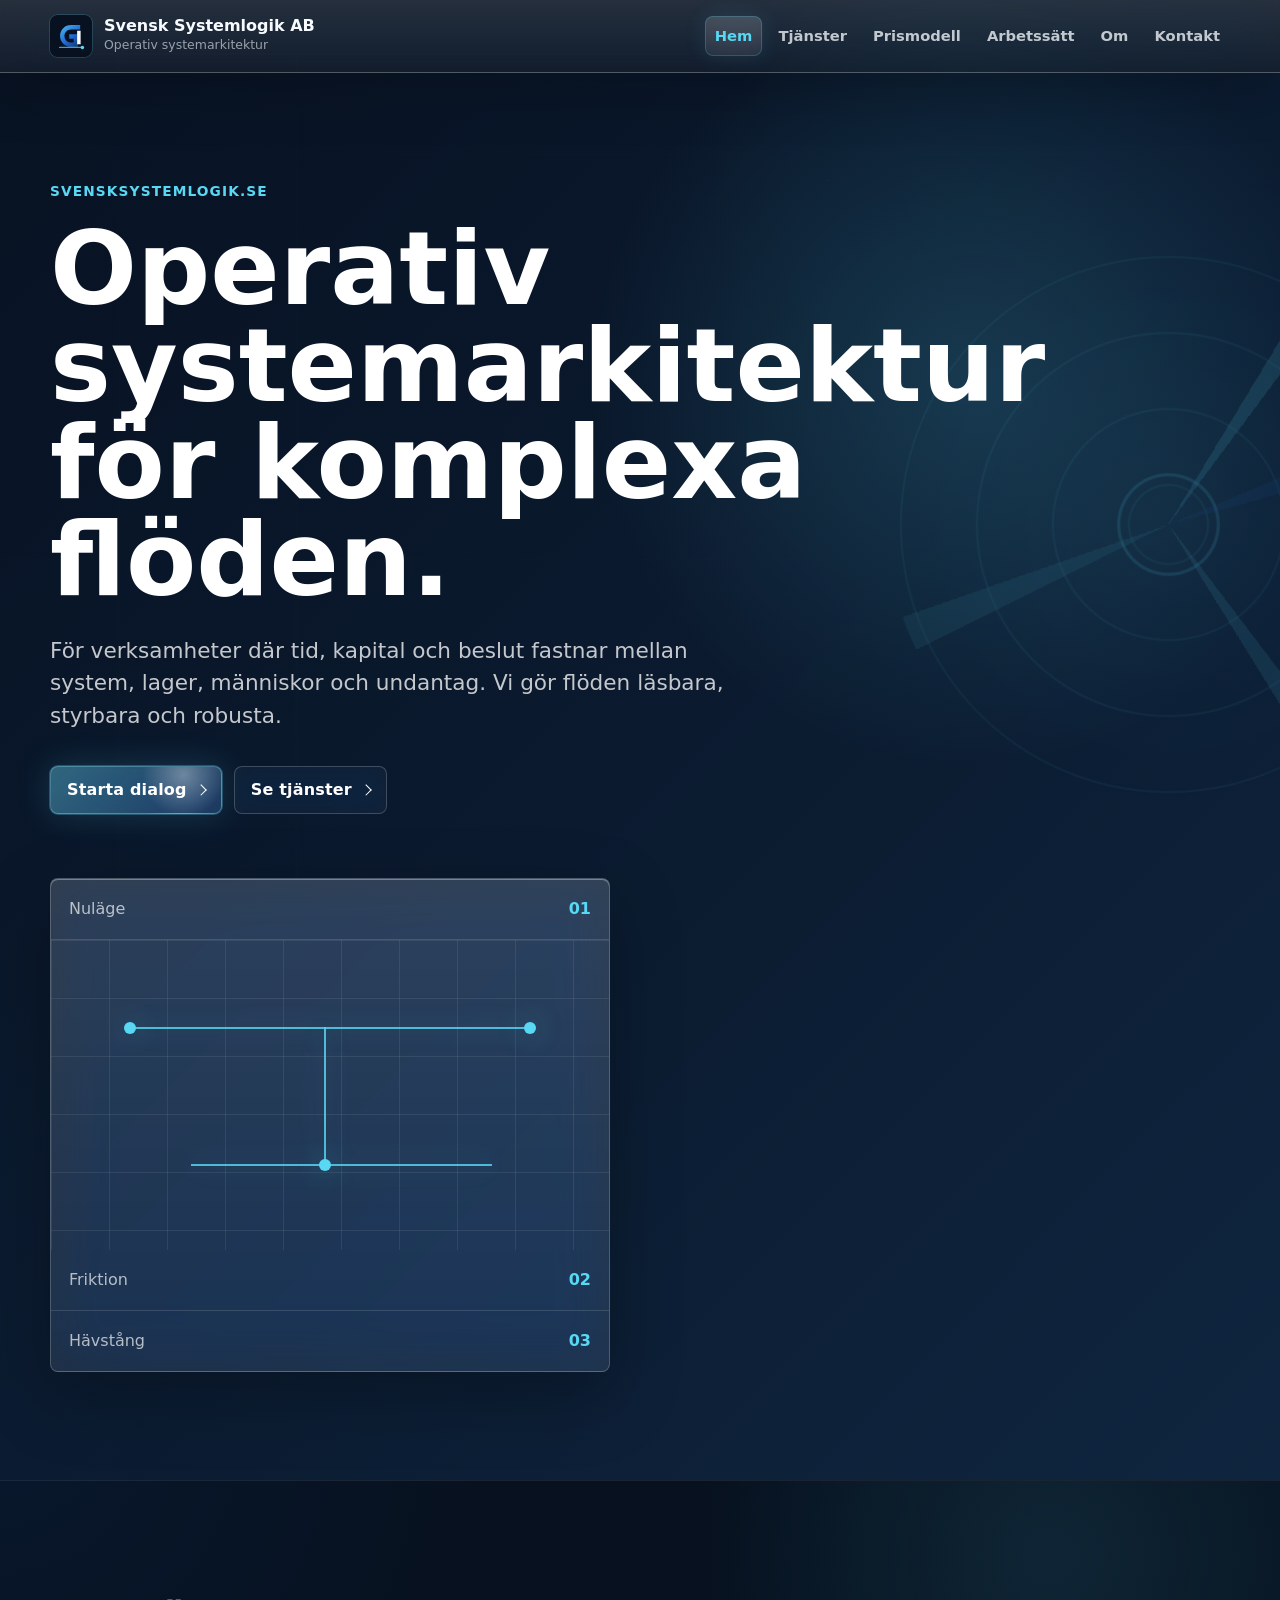
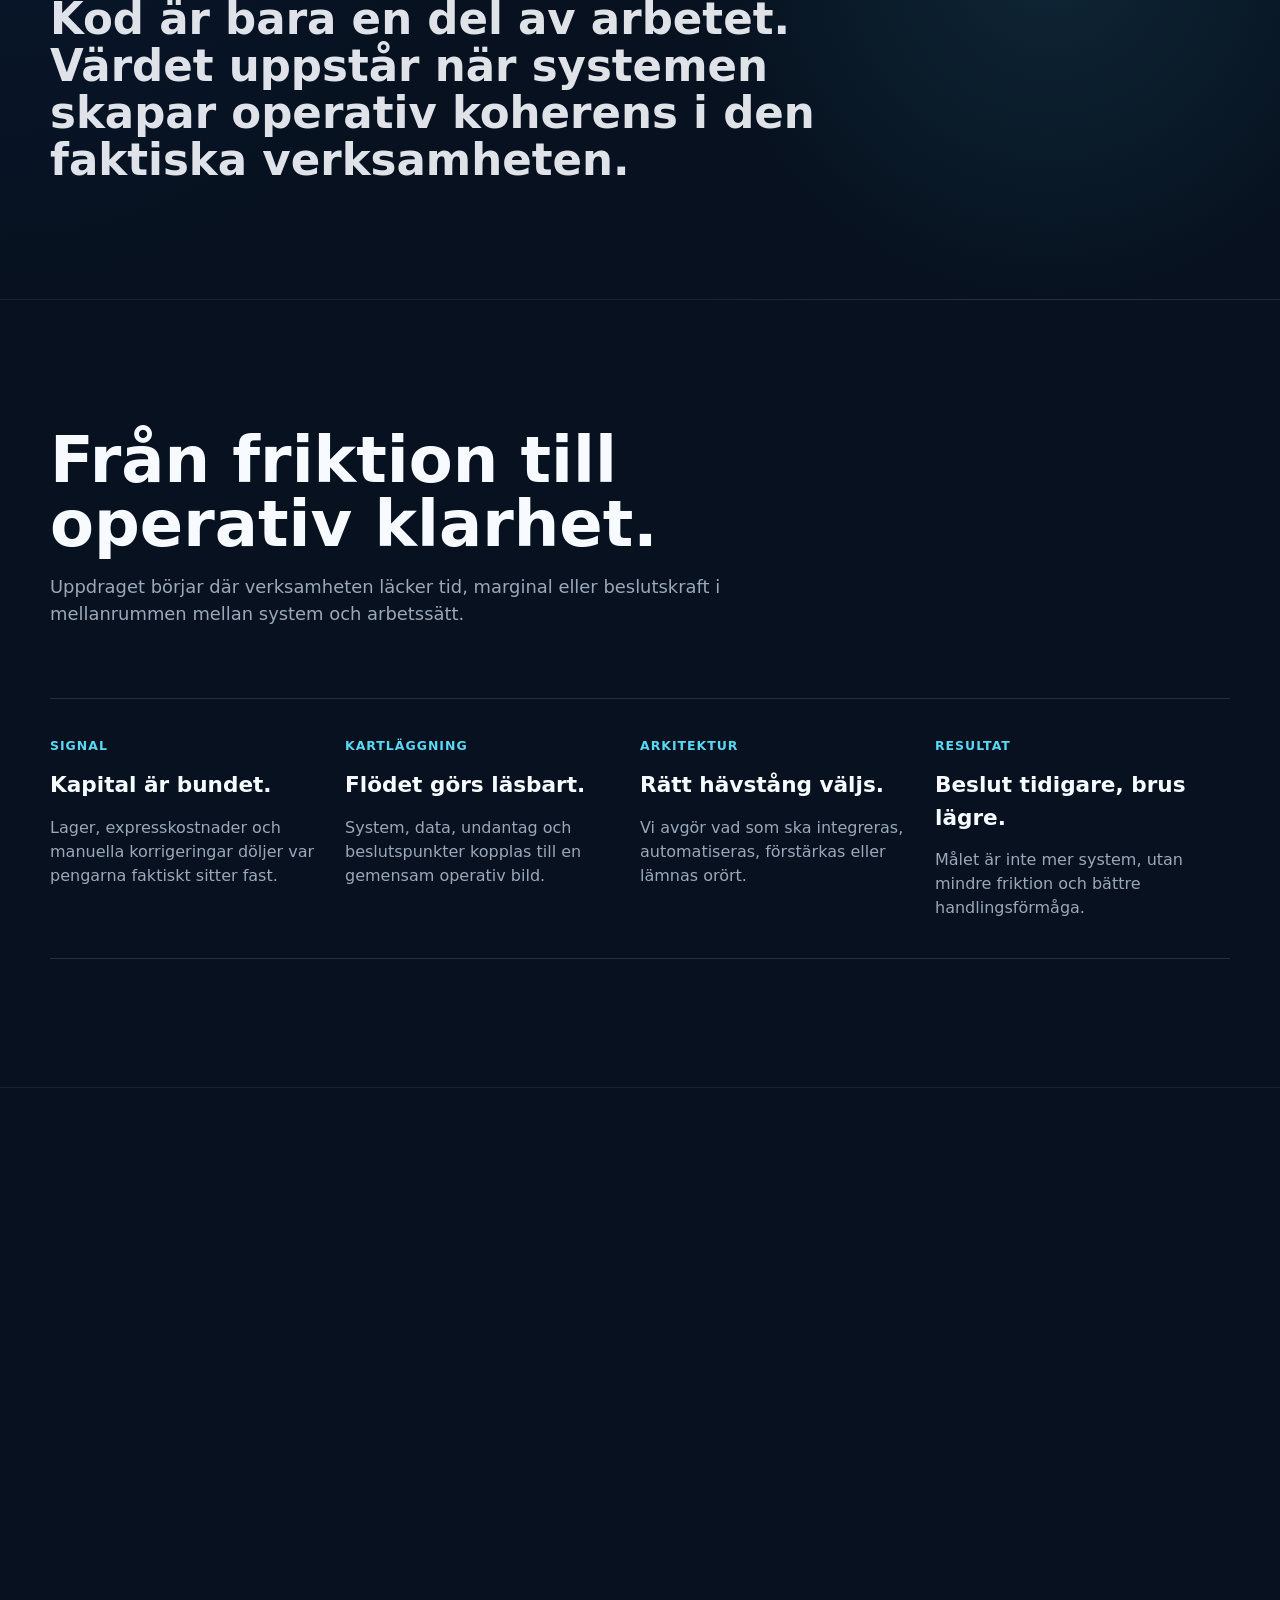
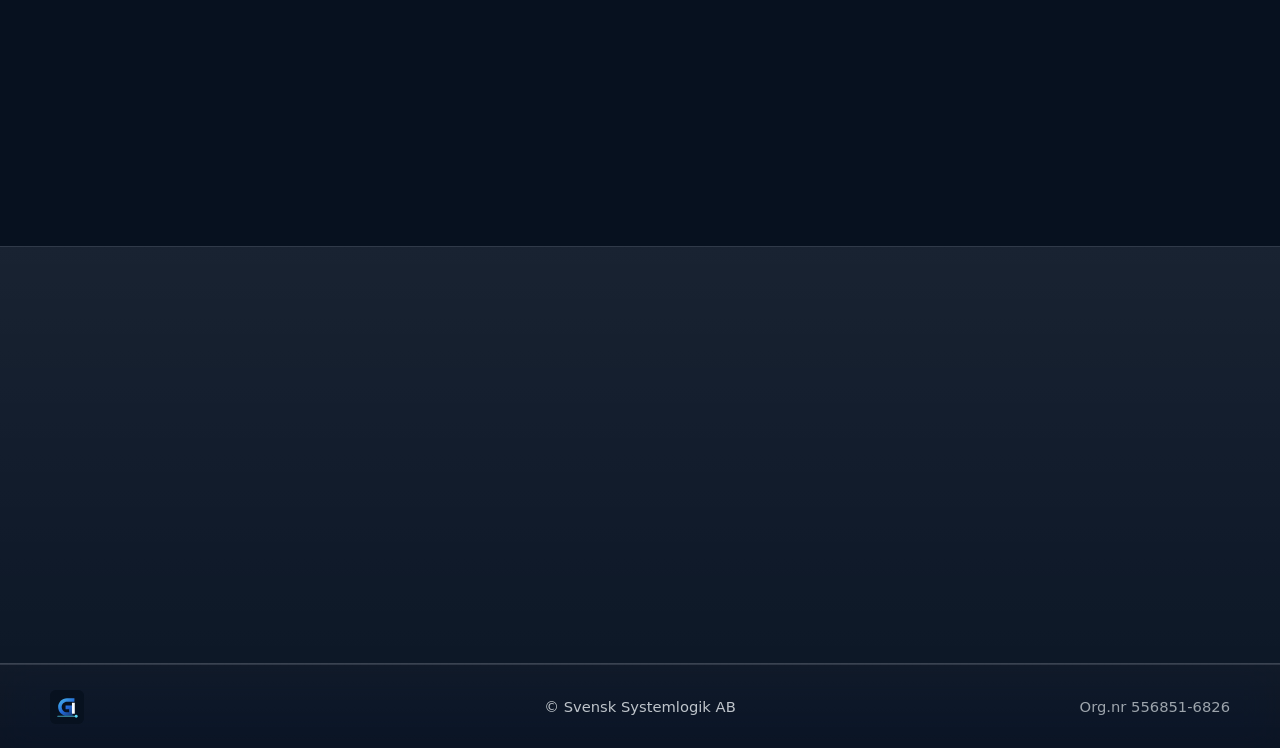
==== commit c8263d52: "Refine Svensk Systemlogik presentation" ====
--- a/svensksystemlogik/index.html
+++ b/svensksystemlogik/index.html
@@ -13,7 +13,7 @@
     <meta property="og:title" content="Svensk Systemlogik AB" />
     <meta
       property="og:description"
-      content="AI-driven systemutveckling, integrationer och automatisering för företag."
+      content="Operativ systemarkitektur, integrationer och automatisering för företag."
     />
     <meta property="og:url" content="https://svensksystemlogik.se/" />
     <meta property="og:type" content="website" />
@@ -27,7 +27,6 @@
         "name": "Svensk Systemlogik AB",
         "url": "https://svensksystemlogik.se",
         "email": "info@svensksystemlogik.se",
-        "telephone": "+46701739894",
         "taxID": "556851-6826",
       "description": "Operativ systemarkitektur, integrationer och automatisering."
       }
@@ -40,7 +39,7 @@
         <img class="brand-mark" src="brand-icon.svg" alt="" width="42" height="42" />
         <span class="brand-text">
           <strong>Svensk Systemlogik AB</strong>
-          <small>AI-driven systemutveckling</small>
+          <small>Operativ systemarkitektur</small>
         </span>
       </a>
 <nav class="nav desktop-nav" aria-label="Huvudnavigation">
@@ -71,9 +70,9 @@
           <p class="domain">svensksystemlogik.se</p>
           <h1>Operativ systemarkitektur för komplexa flöden.</h1>
           <p class="lead">
-            För företag där tid, kapital och beslut fastnar mellan system,
-            lager, människor och undantag. Vi bygger lösningar som gör
-            verksamheten snabbare att förstå, styra och förbättra.
+            För verksamheter där tid, kapital och beslut fastnar mellan system,
+            lager, människor och undantag. Vi gör flöden läsbara, styrbara och
+            robusta.
           </p>
           <div class="actions">
             <a class="button primary" href="kontakt.html">Starta dialog</a>
@@ -107,9 +106,8 @@
 
       <section class="statement">
         <p>
-          Kod är bara en del av arbetet. Värdet uppstår när systemarkitektur,
-          automation och beslutslogik frigör tid, kapital och fokus i den
-          faktiska verksamheten.
+          Kod är bara en del av arbetet. Värdet uppstår när systemen skapar
+          operativ koherens i den faktiska verksamheten.
         </p>
       </section>
 
@@ -117,9 +115,8 @@
         <div class="section-heading">
           <h2>Från friktion till operativ klarhet.</h2>
           <p>
-            Ett typiskt uppdrag börjar inte med en färdig kravlista. Det börjar
-            med att verksamheten läcker tid, marginal eller beslutskraft i
-            mellanrummen mellan system och arbetssätt.
+            Uppdraget börjar där verksamheten läcker tid, marginal eller
+            beslutskraft i mellanrummen mellan system och arbetssätt.
           </p>
         </div>
         <div class="scenario-flow" aria-label="Exempel på uppdragsflöde">
@@ -136,7 +133,7 @@
           <article>
             <span>Arkitektur</span>
             <h3>Rätt hävstång väljs.</h3>
-            <p>Vi avgör vad som ska integreras, automatiseras, förstärkas med AI eller lämnas orört.</p>
+            <p>Vi avgör vad som ska integreras, automatiseras, förstärkas eller lämnas orört.</p>
           </article>
           <article>
             <span>Resultat</span>
@@ -150,18 +147,16 @@
         <div class="section-heading">
           <h2>När system blir operativ fördel.</h2>
           <p>
-            Svensk Systemlogik AB bygger lösningar för verksamheter där
-            precision, robusthet och förmåga att agera snabbare har direkt
-            affärsvärde. Målet är inte att leverera fler system, utan bättre
-            operativ förmåga inom tydliga juridiska, tekniska och
-            säkerhetsmässiga ramar.
+            Svensk Systemlogik AB bygger för verksamheter där precision,
+            robusthet och tidigare beslut har direkt affärsvärde. Målet är
+            inte fler system, utan bättre operativ förmåga.
           </p>
         </div>
         <div class="feature-grid">
           <a class="feature-card" href="tjanster.html">
             <span>01</span>
             <h3>Tjänster</h3>
-            <p>Arkitektur, integrationer, automatisering och AI-stöd där det ger operativ effekt.</p>
+            <p>Arkitektur, integrationer och automation där det ger operativ effekt.</p>
           </a>
           <a class="feature-card" href="prismodell.html">
             <span>02</span>
@@ -176,7 +171,7 @@
           <a class="feature-card" href="om.html">
             <span>04</span>
             <h3>Om bolaget</h3>
-            <p>Seniort tekniskt arbete med ansvar för laglighet, säkerhet och långsiktig ägbarhet.</p>
+            <p>Seniort tekniskt arbete med ansvar, säkerhet och långsiktig ägbarhet.</p>
           </a>
         </div>
       </section>
--- a/svensksystemlogik/styles.css
+++ b/svensksystemlogik/styles.css
@@ -27,6 +27,7 @@
   --shadow: 0 24px 70px rgba(0, 0, 0, 0.26);
   --button-glow: 0 0 0 1px rgba(89, 216, 244, 0.28), 0 0 34px rgba(89, 216, 244, 0.18);
   --max: 1180px;
+  --measure: 720px;
   accent-color: var(--blue);
 }
 
@@ -539,25 +540,25 @@
 }
 
 .statement {
-  padding-block: clamp(46px, 7vw, 82px);
-  background:
-    linear-gradient(180deg, rgba(255, 255, 255, 0.07), rgba(255, 255, 255, 0.032)),
-    rgba(255, 255, 255, 0.025);
-  border-block: 1px solid var(--line);
+  padding-block: clamp(64px, 9vw, 120px);
+  background:
+    radial-gradient(circle at 82% 18%, rgba(89, 216, 244, 0.1), transparent 22rem),
+    rgba(8, 19, 35, 0.42);
+  border-block: 1px solid rgba(255, 255, 255, 0.08);
   content-visibility: auto;
   contain-intrinsic-size: auto 260px;
 }
 
 .statement p {
-  max-width: 980px;
+  max-width: 880px;
   color: rgba(247, 251, 255, 0.9);
-  font-size: clamp(1.45rem, 3vw, 3rem);
+  font-size: clamp(1.6rem, 3.4vw, 3.45rem);
   font-weight: 740;
-  line-height: 1.14;
+  line-height: 1.08;
 }
 
 .section {
-  padding-block: clamp(58px, 8vw, 104px);
+  padding-block: clamp(72px, 10vw, 132px);
   container-type: inline-size;
   content-visibility: auto;
   contain-intrinsic-size: auto 640px;
@@ -565,9 +566,9 @@
 
 .section-heading {
   display: grid;
-  gap: 14px;
-  max-width: 760px;
-  margin-bottom: 30px;
+  gap: 18px;
+  max-width: var(--measure);
+  margin-bottom: clamp(36px, 6vw, 70px);
 }
 
 h2 {
@@ -584,53 +585,37 @@
 .legal p,
 .legal li {
   color: var(--muted);
-  font-size: 1.05rem;
+  font-size: clamp(1rem, 1.5vw, 1.12rem);
 }
 
 .feature-grid {
   display: grid;
-  gap: 14px;
+  gap: clamp(18px, 3vw, 34px);
 }
 
 .scenario-section {
-  border-bottom: 1px solid var(--line);
+  border-bottom: 1px solid rgba(255, 255, 255, 0.08);
 }
 
 .scenario-flow {
   display: grid;
-  gap: 14px;
+  gap: 0;
+  border-top: 1px solid rgba(255, 255, 255, 0.12);
 }
 
 .scenario-flow article {
   position: relative;
   display: grid;
-  gap: 12px;
-  min-height: 230px;
+  gap: 14px;
+  min-height: 0;
   align-content: start;
-  border: 1px solid var(--line);
-  border-radius: var(--radius);
-  background:
-    linear-gradient(180deg, rgba(255, 255, 255, 0.095), rgba(255, 255, 255, 0.04)),
-    rgba(255, 255, 255, 0.035);
-  box-shadow:
-    inset 0 1px 0 rgba(255, 255, 255, 0.2),
-    0 18px 42px rgba(0, 0, 0, 0.12);
+  border-bottom: 1px solid rgba(255, 255, 255, 0.12);
   overflow: hidden;
-  padding: 22px;
-  backdrop-filter: blur(18px) saturate(150%);
-  -webkit-backdrop-filter: blur(18px) saturate(150%);
+  padding: clamp(24px, 4vw, 38px) 0;
 }
 
 .scenario-flow article::after {
-  position: absolute;
-  right: -46px;
-  bottom: -46px;
-  width: 140px;
-  aspect-ratio: 1;
-  border: 1px solid rgba(89, 216, 244, 0.2);
-  border-radius: 50%;
-  content: "";
-  opacity: 0.56;
+  display: none;
 }
 
 .scenario-flow span {
@@ -651,33 +636,19 @@
 
 .feature-card {
   display: grid;
-  gap: 14px;
-  min-height: 230px;
+  gap: 16px;
+  min-height: 0;
   align-content: start;
-  border: 1px solid var(--line);
-  border-radius: var(--radius);
-  padding: 22px;
-  background:
-    linear-gradient(180deg, rgba(255, 255, 255, 0.1), rgba(255, 255, 255, 0.045)),
-    rgba(255, 255, 255, 0.04);
-  box-shadow:
-    inset 0 1px 0 rgba(255, 255, 255, 0.22),
-    0 18px 46px rgba(0, 0, 0, 0.12);
-  backdrop-filter: blur(18px) saturate(150%);
-  -webkit-backdrop-filter: blur(18px) saturate(150%);
+  border-top: 1px solid rgba(255, 255, 255, 0.12);
+  padding: clamp(22px, 4vw, 34px) 0 0;
   transition:
-    border-color 180ms ease,
-    box-shadow 180ms ease,
+    color 180ms ease,
     transform 180ms ease;
 }
 
 .feature-card:hover {
-  border-color: rgba(89, 216, 244, 0.34);
-  box-shadow:
-    inset 0 1px 0 rgba(255, 255, 255, 0.28),
-    0 22px 60px rgba(0, 0, 0, 0.18),
-    0 0 34px rgba(89, 216, 244, 0.12);
-  transform: translateY(-2px);
+  color: rgba(247, 251, 255, 0.94);
+  transform: translateY(-1px);
 }
 
 .feature-card span,
@@ -688,7 +659,7 @@
 }
 
 .feature-card h3 {
-  font-size: 1.35rem;
+  font-size: clamp(1.3rem, 2vw, 1.55rem);
 }
 
 .contact-band {
@@ -722,7 +693,7 @@
 
 .page-hero {
   position: relative;
-  padding-block: clamp(54px, 8vw, 94px);
+  padding-block: clamp(64px, 9vw, 118px);
   background:
     radial-gradient(circle at 80% 0%, rgba(89, 216, 244, 0.18), transparent 24rem),
     linear-gradient(180deg, rgba(255, 255, 255, 0.065), rgba(255, 255, 255, 0.025)),
@@ -744,21 +715,21 @@
 }
 
 .page-hero p {
-  max-width: 720px;
+  max-width: var(--measure);
   margin-top: 22px;
   color: rgba(255, 255, 255, 0.72);
 }
 
 .list {
   display: grid;
-  border-top: 1px solid var(--line);
+  border-top: 1px solid rgba(255, 255, 255, 0.12);
 }
 
 .list-row {
   display: grid;
-  gap: 10px;
-  padding: 24px 0;
-  border-bottom: 1px solid var(--line);
+  gap: 14px;
+  border-bottom: 1px solid rgba(255, 255, 255, 0.12);
+  padding: clamp(24px, 4vw, 38px) 0;
 }
 
 .list-row h2,
@@ -772,48 +743,18 @@
 
 .split {
   display: grid;
-  gap: 34px;
+  gap: clamp(38px, 7vw, 86px);
 }
 
 .split-copy {
   display: grid;
-  gap: 18px;
+  gap: 22px;
 }
 
 .text-block {
   display: grid;
-  gap: 18px;
-  max-width: 780px;
-}
-
-.contact-list {
-  display: grid;
-  gap: 10px;
-  margin-top: 28px;
-  font-style: normal;
-}
-
-.contact-list a {
-  display: grid;
-  gap: 3px;
-  overflow-wrap: anywhere;
-  border-top: 1px solid rgba(255, 255, 255, 0.12);
-  color: rgba(247, 251, 255, 0.72);
-  font-size: clamp(0.98rem, 1.4vw, 1.1rem);
-  font-weight: 650;
-  padding-top: 12px;
-}
-
-.contact-list a:hover {
-  color: rgba(247, 251, 255, 0.92);
-}
-
-.contact-list span {
-  color: rgba(247, 251, 255, 0.42);
-  font-size: 0.78rem;
-  font-weight: 780;
-  letter-spacing: 0.08em;
-  text-transform: uppercase;
+  gap: 22px;
+  max-width: var(--measure);
 }
 
 .contact-layout {
@@ -1014,17 +955,13 @@
 
 .upload-note {
   display: grid;
-  gap: 18px;
+  gap: 22px;
   max-width: 880px;
-  border: 1px solid var(--line);
-  border-radius: var(--radius);
-  background:
-    linear-gradient(135deg, color-mix(in srgb, var(--cyan), transparent 90%), transparent 48%),
-    linear-gradient(180deg, rgba(255, 255, 255, 0.1), rgba(255, 255, 255, 0.045)),
-    rgba(255, 255, 255, 0.04);
-  backdrop-filter: blur(18px) saturate(150%);
-  -webkit-backdrop-filter: blur(18px) saturate(150%);
-  padding: clamp(22px, 4vw, 34px);
+  border-top: 1px solid rgba(255, 255, 255, 0.12);
+  border-radius: 0;
+  background:
+    radial-gradient(circle at 88% 0%, rgba(89, 216, 244, 0.08), transparent 24rem);
+  padding: clamp(24px, 4vw, 38px) 0 0;
 }
 
 .upload-note h2 {
@@ -1049,19 +986,14 @@
 
 .faq {
   display: grid;
-  gap: 10px;
-  margin-top: 32px;
+  gap: 0;
+  margin-top: clamp(44px, 7vw, 82px);
+  border-top: 1px solid rgba(255, 255, 255, 0.12);
 }
 
 .faq details {
-  border: 1px solid var(--line);
-  border-radius: var(--radius);
-  background:
-    linear-gradient(180deg, rgba(255, 255, 255, 0.095), rgba(255, 255, 255, 0.04)),
-    rgba(255, 255, 255, 0.04);
-  padding: 16px 18px;
-  backdrop-filter: blur(16px) saturate(150%);
-  -webkit-backdrop-filter: blur(16px) saturate(150%);
+  border-bottom: 1px solid rgba(255, 255, 255, 0.12);
+  padding: 18px 0;
 }
 
 .faq summary {
